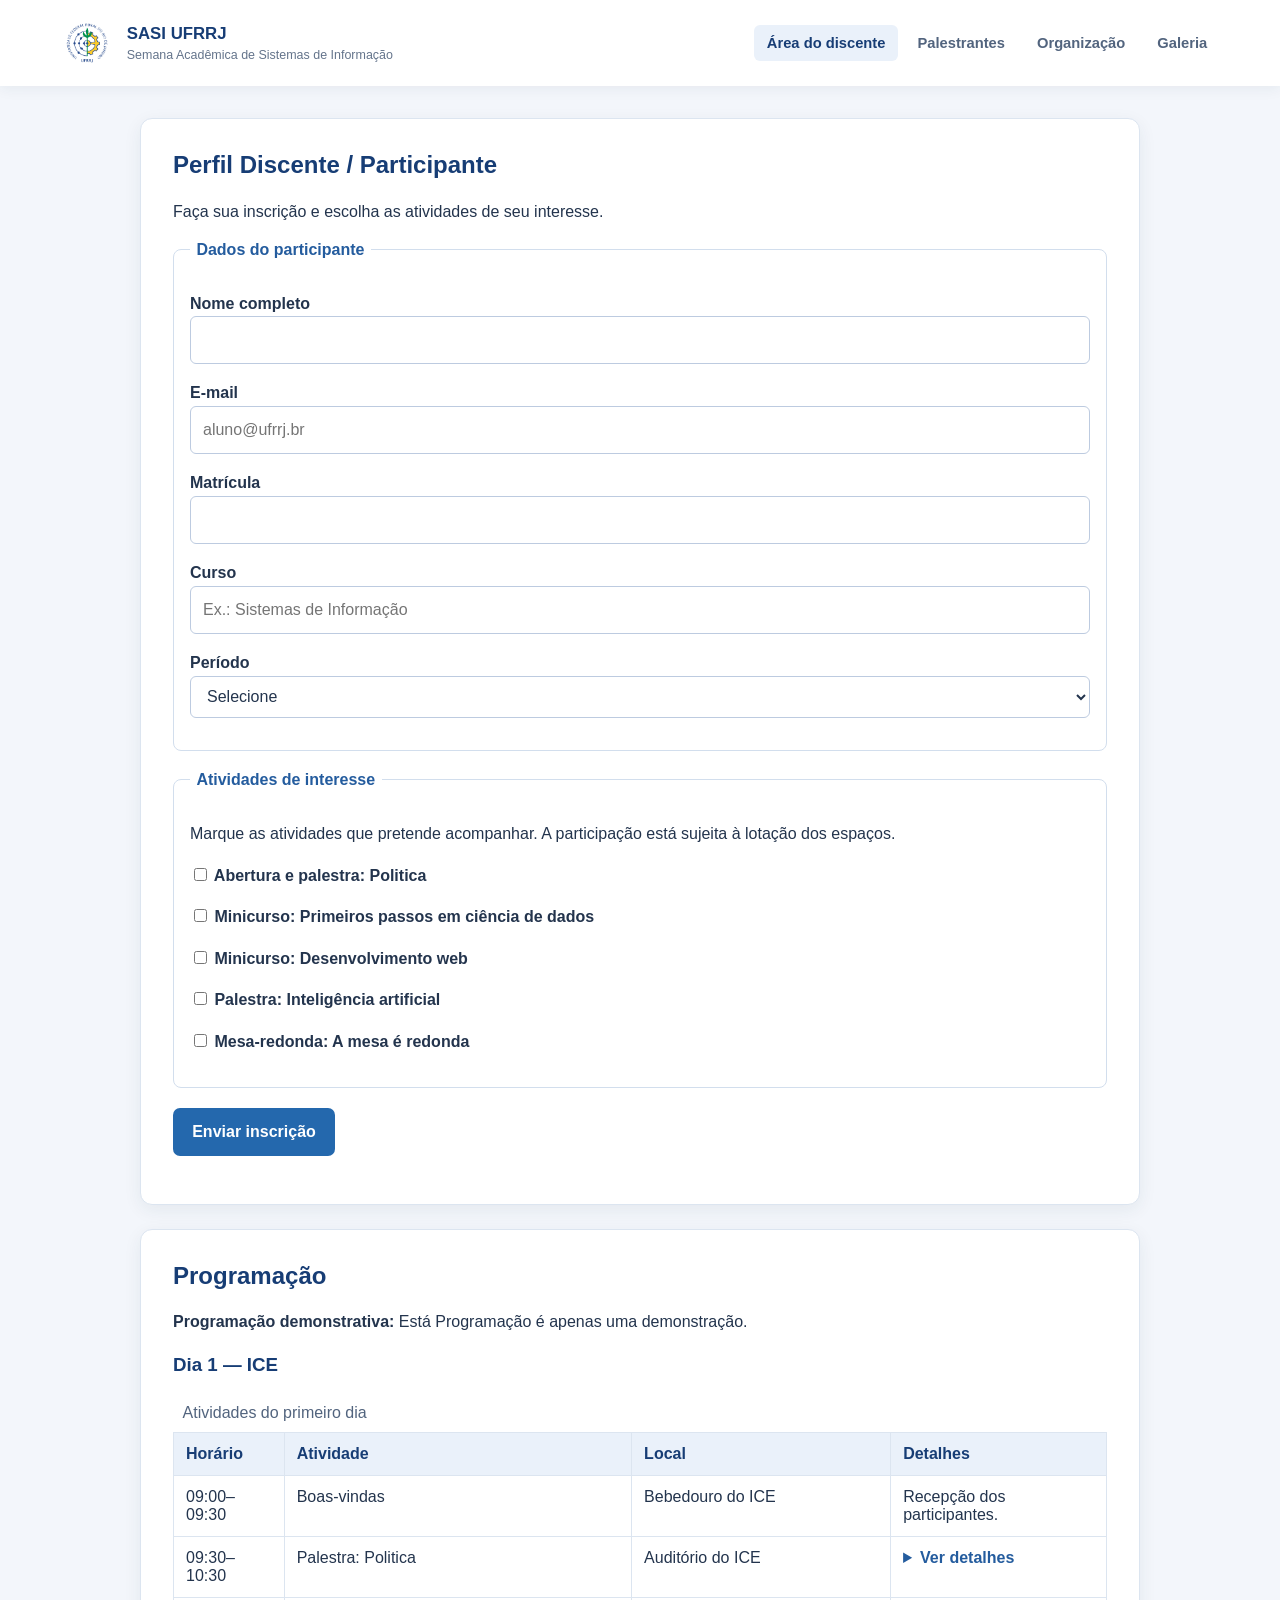
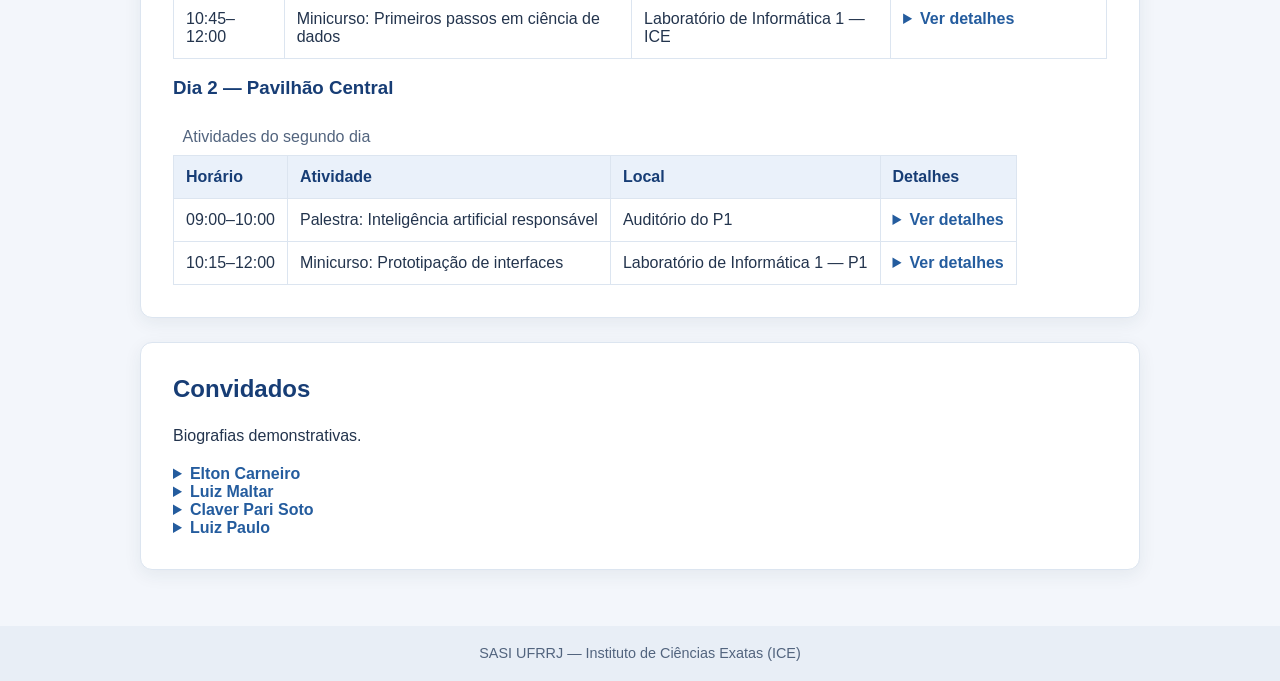
==== html/telaDiscente.html @ b551bd6b "Add files via upload" ====
<!DOCTYPE html>
<html lang="pt-br">
<head>
	<meta charset="UTF-8">
	<meta name="viewport" content="width=device-width, initial-scale=1.0">
	<title>Área do Discente | SASI UFRRJ</title>
	<link rel="stylesheet" href="../css/telaDiscente.css">
</head>
<body>
	<header>
	<a class="brand" href="telaGaleria.html" aria-label="SASI UFRRJ — abrir galeria">
		<img class="logo" src="../imagens/rural_logo.png" alt="">
		<span>
			<strong>SASI UFRRJ</strong>
			<small>Semana Acadêmica de Sistemas de Informação</small>
		</span>
	</a>
		<nav aria-label="Navegação principal">
		<a class="active" href="telaDiscente.html" aria-current="page">Área do discente</a>
		<a href="telaPalestrante.html">Palestrantes</a>
		<a href="telaOrganização.html">Organização</a>
		<a href="telaGaleria.html">Galeria</a>
		</nav>
	</header>

	<main>
		<section id="inscricao">
			<h1>Perfil Discente / Participante</h1>
			<p>Faça sua inscrição e escolha as atividades de seu interesse.</p>

			<form action="#" method="post">
				<fieldset>
					<legend>Dados do participante</legend>

					<p>
						<label for="nome">Nome completo</label><br>
						<input type="text" id="nome" name="nome" autocomplete="name" required>
					</p>
					<p>
						<label for="email">E-mail</label><br>
						<input type="email" id="email" name="email" autocomplete="email" placeholder="aluno@ufrrj.br" required>
					</p>
					<p>
						<label for="matricula">Matrícula</label><br>
						<input type="text" id="matricula" name="matricula" autocomplete="off" required>
					</p>
					<p>
						<label for="curso">Curso</label><br>
						<input type="text" id="curso" name="curso" placeholder="Ex.: Sistemas de Informação" required>
					</p>
					<p>
						<label for="periodo">Período</label><br>
						<select id="periodo" name="periodo" required>
							<option value="">Selecione</option>
							<option>1º período</option>
							<option>2º período</option>
							<option>3º período</option>
							<option>4º período</option>
							<option>5º período</option>
							<option>6º período</option>
							<option>7º período</option>
							<option>8º período</option>
                            <option>9º período</option>
							<option>10º período</option>
							<option>Outro</option>
						</select>
					</p>
				</fieldset>

				<fieldset>
					<legend>Atividades de interesse</legend>
					<p>Marque as atividades que pretende acompanhar. A participação está sujeita à lotação dos espaços.</p>
					<p><label><input type="checkbox" name="atividades" value="abertura"> Abertura e palestra: Politica</label></p>
					<p><label><input type="checkbox" name="atividades" value="dados"> Minicurso: Primeiros passos em ciência de dados</label></p>
					<p><label><input type="checkbox" name="atividades" value="web"> Minicurso: Desenvolvimento web</label></p>
					<p><label><input type="checkbox" name="atividades" value="ia"> Palestra: Inteligência artificial</label></p>
					<p><label><input type="checkbox" name="atividades" value="carreira"> Mesa-redonda: A mesa é redonda</label></p>
				</fieldset>

				<p><button type="submit">Enviar inscrição</button></p>
			</form>
		</section>

		<section id="programacao">
			<h2>Programação</h2>
			<p><strong>Programação demonstrativa:</strong> Está Programação é apenas uma demonstração.</p>

			<h3>Dia 1 — ICE</h3>
			<table>
				<caption>Atividades do primeiro dia</caption>
				<thead>
					<tr>
						<th scope="col">Horário</th>
						<th scope="col">Atividade</th>
						<th scope="col">Local</th>
						<th scope="col">Detalhes</th>
					</tr>
				</thead>
				<tbody>
					<tr>
						<td>09:00–09:30</td>
						<td>Boas-vindas</td>
						<td>Bebedouro do ICE</td>
						<td>Recepção dos participantes.</td>
					</tr>
					<tr>
						<td>09:30–10:30</td>
						<td>Palestra: Politica</td>
						<td>Auditório do ICE</td>
						<td><details><summary>Ver detalhes</summary><p>Uma conversa sobre impactos sociais da politica no Brasil Participação de Luiz Paulo.</p></details></td>
					</tr>
					<tr>
						<td>10:45–12:00</td>
						<td>Minicurso: Primeiros passos em ciência de dados</td>
						<td>Laboratório de Informática 1 — ICE</td>
						<td><details><summary>Ver detalhes</summary><p>Introdução a ciência de dados. Participação de Luiz Maltar.</p></details></td>
					</tr>
				</tbody>
			</table>

			<h3>Dia 2 — Pavilhão Central</h3>
			<table>
				<caption>Atividades do segundo dia</caption>
				<thead>
					<tr>
						<th scope="col">Horário</th>
						<th scope="col">Atividade</th>
						<th scope="col">Local</th>
						<th scope="col">Detalhes</th>
					</tr>
				</thead>
				<tbody>
					<tr>
						<td>09:00–10:00</td>
						<td>Palestra: Inteligência artificial responsável</td>
						<td>Auditório do P1</td>
						<td><details><summary>Ver detalhes</summary><p>Princípios de transparência, privacidade e responsabilidade no desenvolvimento de soluções com inteligência artificial. Participação de Claver Pari Soto.</p></details></td>
					</tr>
					<tr>
						<td>10:15–12:00</td>
						<td>Minicurso: Prototipação de interfaces</td>
						<td>Laboratório de Informática 1 — P1</td>
						<td><details><summary>Ver detalhes</summary><p>Aprenda a criar seu primeiro site. Participação de Elton Carneiro.</p></details></td>
					</tr>
				</tbody>
			</table>
		</section>

		<section id="convidados">
			<h2>Convidados</h2>
			<p>Biografias demonstrativas.</p>
			<details>
				<summary>Elton Carneiro</summary>
				<p>Especialista em Telas.</p>
			</details>
			<details>
				<summary>Luiz Maltar</summary>
				<p>Especialista em Assembly.</p>
			</details>
			<details>
				<summary>Claver Pari Soto</summary>
				<p>Especialista em Inteligência Artificial.</p>
			</details>
			<details>
				<summary>Luiz Paulo</summary>
				<p>Especialista em Web Design.</p>
			</details>
		</section>
	</main>

	<footer>
		<p>SASI UFRRJ — Instituto de Ciências Exatas (ICE)</p>
	</footer>
</body>
</html>
---- css/telaDiscente.css ----
/* Define as cores e a fonte usadas em toda a página. */
:root {
	color: #23344d;
	background: #f3f6fb;
	font-family: Arial, Helvetica, sans-serif;
}

/* Faz os tamanhos incluírem as bordas e o preenchimento. */
* {
	box-sizing: border-box;
}

/* Organiza o conteúdo e deixa o rodapé no final da página. */
body {
	min-height: 100vh;
	margin: 0;
	display: flex;
	flex-direction: column;
}

/* Cabeçalho claro com a marca e a navegação no mesmo alinhamento da galeria. */
header {
	display: flex;
	align-items: center;
	justify-content: space-between;
	gap: 1.5rem;
	padding: 1rem max(1.5rem, calc((100% - 1160px) / 2));
	background: #fff;
	box-shadow: 0 2px 14px rgb(35 52 77 / 7%);
}

/* Agrupa o logotipo e a identificação do evento. */
.brand {
	display: inline-flex;
	align-items: center;
	gap: 0.8rem;
	color: #173d75;
	text-decoration: none;
}

.logo {
	width: 54px;
	height: 54px;
	border-radius: 50%;
	background: #fff;
	object-fit: contain;
}

.brand strong,
.brand small {
	display: block;
}

.brand strong {
	font-size: 1.05rem;
}

.brand small {
	margin-top: 0.25rem;
	color: #64748b;
	font-size: 0.78rem;
}

/* Mantém os links alinhados e permite que quebrem em telas menores. */
nav {
	display: flex;
	align-items: center;
	justify-content: flex-end;
	flex-wrap: wrap;
	gap: 0.4rem;
}

nav a {
	padding: 0.65rem 0.8rem;
	border-radius: 6px;
	color: #52647e;
	font-size: 0.92rem;
	font-weight: 700;
	text-decoration: none;
}

nav a:hover,
nav a:focus-visible {
	background: #edf4fc;
	color: #173d75;
}

nav a.active {
	background: #eaf1fa;
	color: #173d75;
}

/* Centraliza as seções e apresenta cada uma como um cartão. */
main {
	width: min(100% - 2rem, 1000px);
	margin: 2rem auto;
	flex: 1;
}

section {
	margin-bottom: 1.5rem;
	padding: clamp(1rem, 3vw, 2rem);
	border: 1px solid #dce5f0;
	border-radius: 12px;
	background: #fff;
	box-shadow: 0 5px 18px rgb(35 52 77 / 7%);
}

h1,
h2,
h3 {
	color: #173d75;
}

section h1,
section h2 {
	margin-top: 0;
}

p {
	line-height: 1.6;
}

/* Agrupa e organiza os campos do formulário. */
fieldset {
	min-width: 0;
	margin: 0 0 1.25rem;
	padding: 1rem;
	border: 1px solid #d2deed;
	border-radius: 8px;
}

legend {
	padding: 0 0.4rem;
	color: #245c9e;
	font-weight: bold;
}

label {
	font-weight: 600;
}

input:not([type="checkbox"]):not([type="file"]),
select,
textarea {
	width: 100%;
	min-height: 42px;
	padding: 0.65rem 0.75rem;
	border: 1px solid #bdcbe0;
	border-radius: 6px;
	background: #fff;
	color: inherit;
	font: inherit;
}

textarea {
	resize: vertical;
}

input[type="checkbox"] {
	accent-color: #2468ad;
}

input:focus,
select:focus,
textarea:focus {
	border-color: #2875c7;
	outline: 3px solid rgb(40 117 199 / 18%);
}

/* Dá destaque ao botão principal do formulário. */
button {
	min-height: 46px;
	padding: 0.7rem 1.2rem;
	border: 0;
	border-radius: 7px;
	background: #2468ad;
	color: #fff;
	font: inherit;
	font-weight: bold;
	cursor: pointer;
}

button:hover {
	background: #194f89;
}

/* Permite consultar tabelas largas sem quebrar a tela. */
table {
	display: block;
	width: 100%;
	overflow-x: auto;
	border-collapse: collapse;
}

caption {
	padding: 0.6rem;
	color: #52647e;
	text-align: left;
}

th,
td {
	padding: 0.75rem;
	border: 1px solid #dce5f0;
	text-align: left;
	vertical-align: top;
}

th {
	background: #eaf1fa;
	color: #173d75;
}

summary {
	color: #245c9e;
	font-weight: bold;
	cursor: pointer;
}

footer {
	padding: 1rem;
	background: #e8eef6;
	color: #52647e;
	text-align: center;
	font-size: 0.9rem;
}

footer p {
	margin: 0;
}

/* Ajusta margens e botões para celulares. */
@media (max-width: 520px) {
	header {
		align-items: flex-start;
		flex-direction: column;
		gap: 0.8rem;
		padding: 1rem 1.25rem;
	}

	nav {
		justify-content: flex-start;
		margin-left: -0.8rem;
	}

	main {
		width: calc(100% - 1rem);
		margin: 1rem auto;
	}

	fieldset {
		padding: 0.75rem;
	}

	button {
		width: 100%;
	}
}

@media (max-width: 480px) {
	nav {
		gap: 0.1rem;
	}

	nav a {
		padding: 0.55rem;
		font-size: 0.82rem;
	}

	.brand small {
		max-width: 240px;
		font-size: 0.72rem;
	}
}
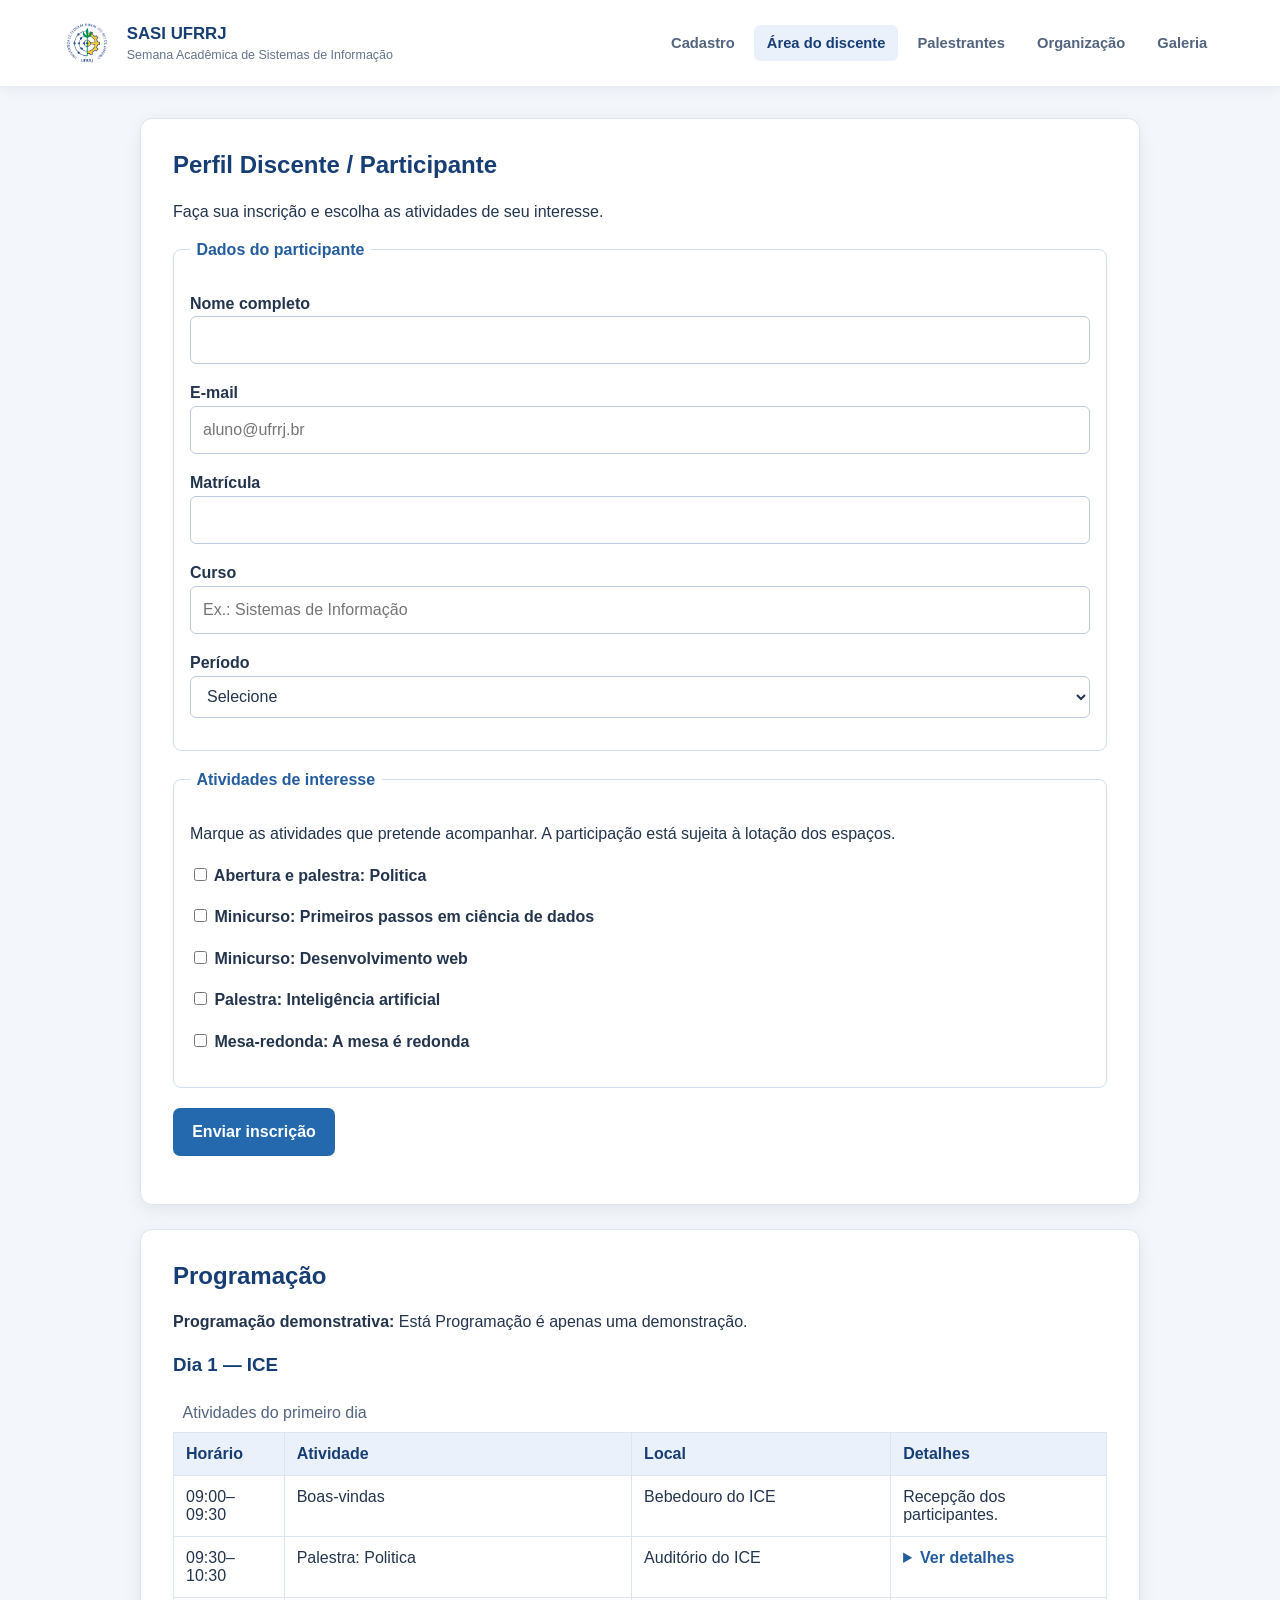
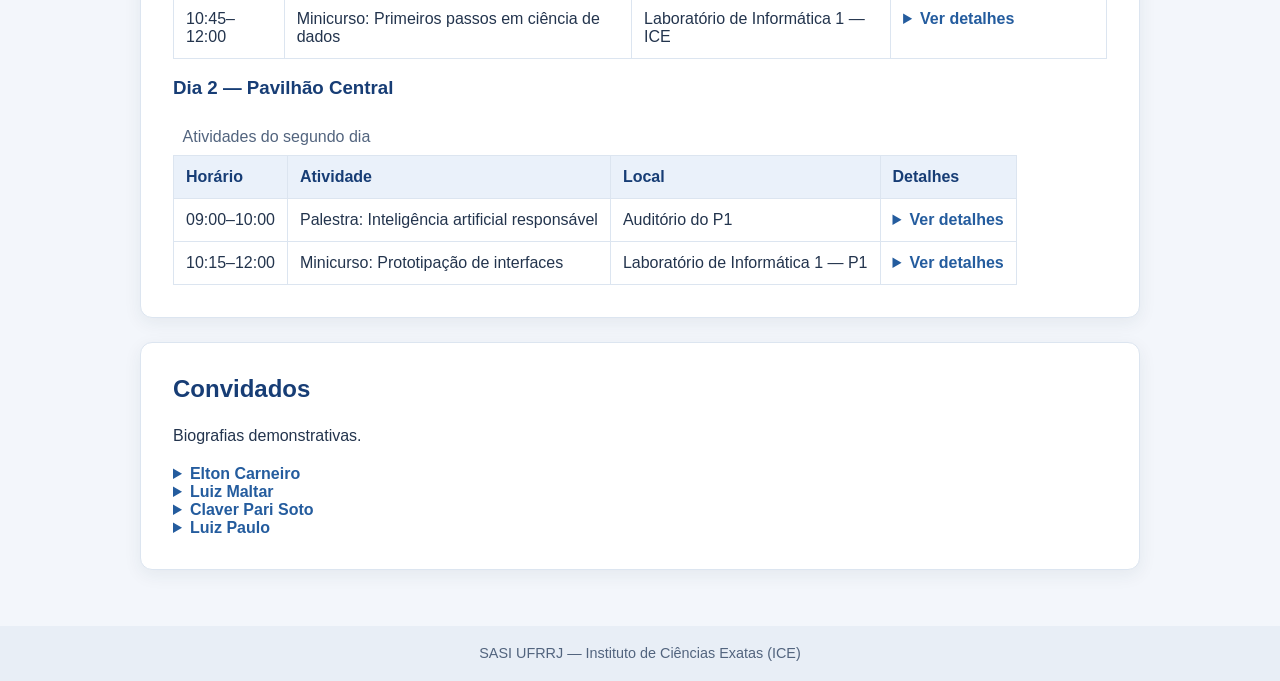
==== commit 51eed11b: "Add files via upload" ====
--- a/html/telaDiscente.html
+++ b/html/telaDiscente.html
@@ -16,6 +16,7 @@
 		</span>
 	</a>
 		<nav aria-label="Navegação principal">
+		<a href="../index.html">Cadastro</a>
 		<a class="active" href="telaDiscente.html" aria-current="page">Área do discente</a>
 		<a href="telaPalestrante.html">Palestrantes</a>
 		<a href="telaOrganização.html">Organização</a>
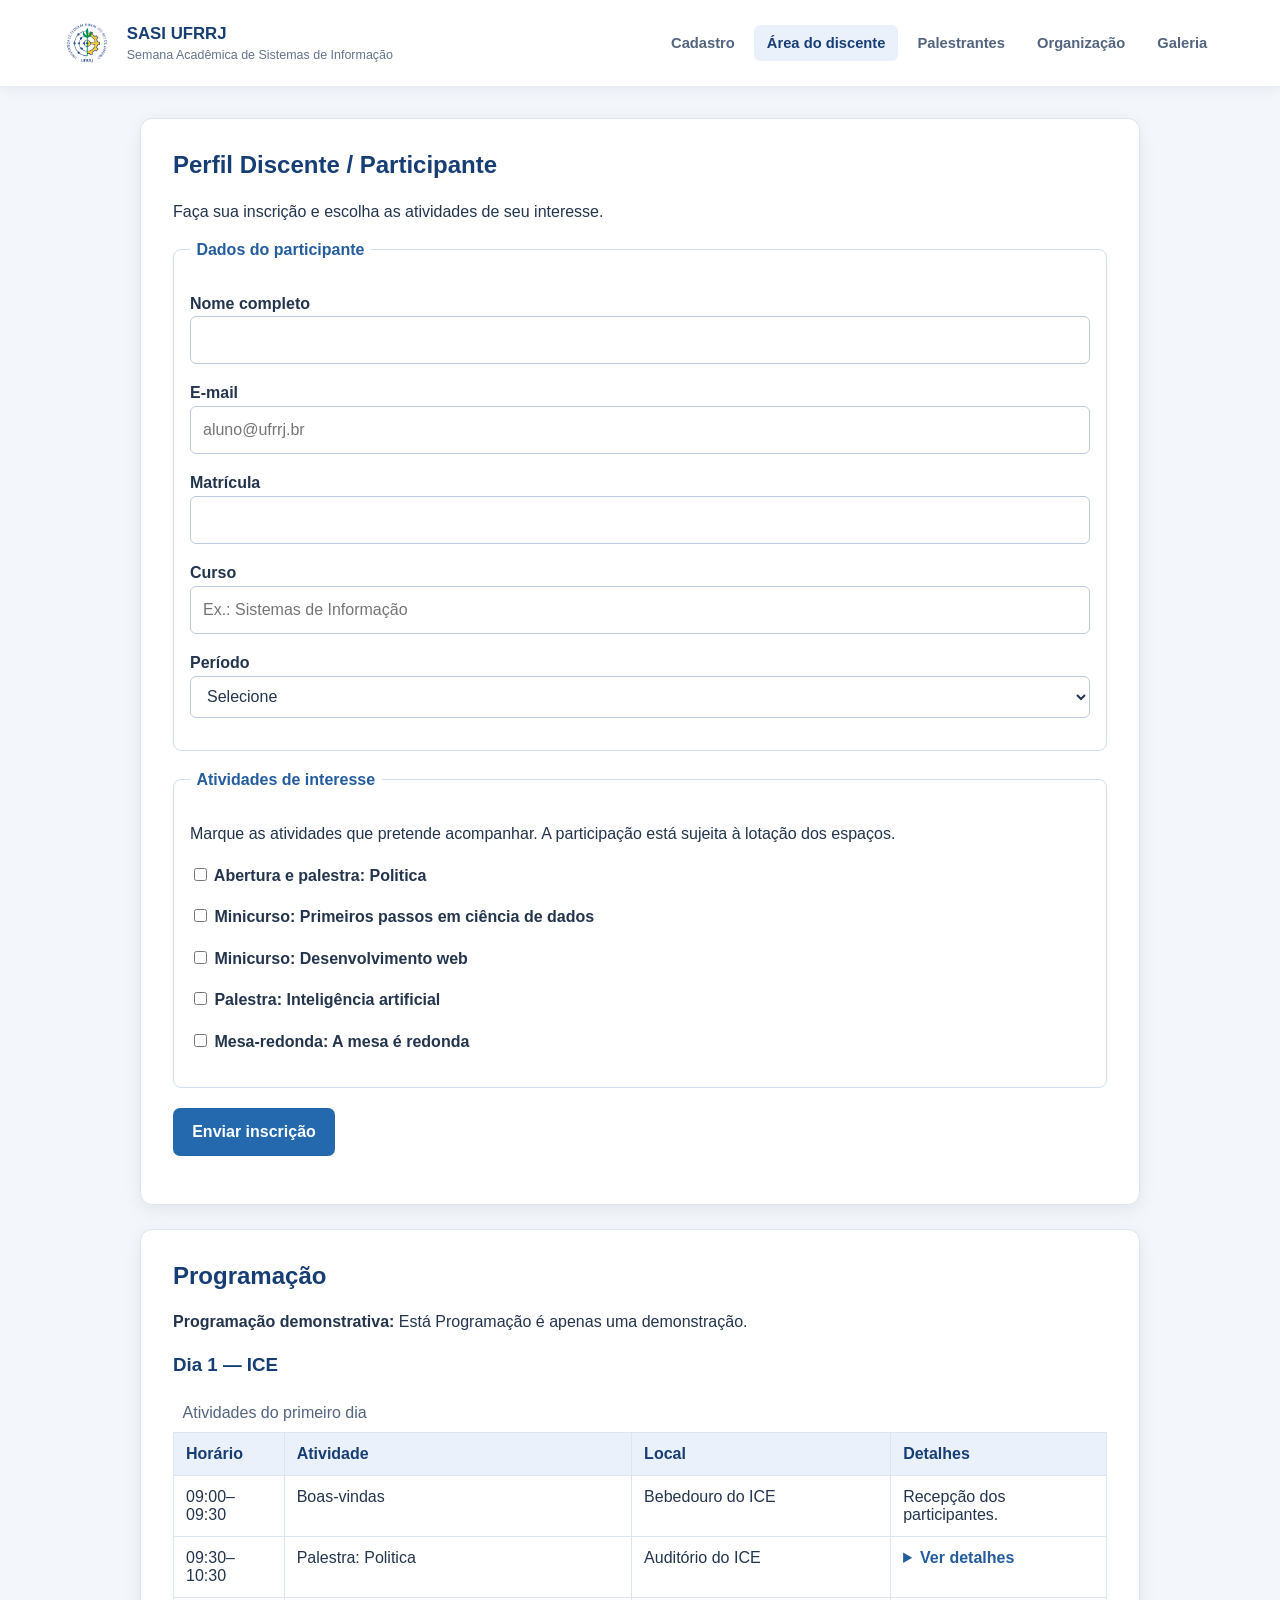
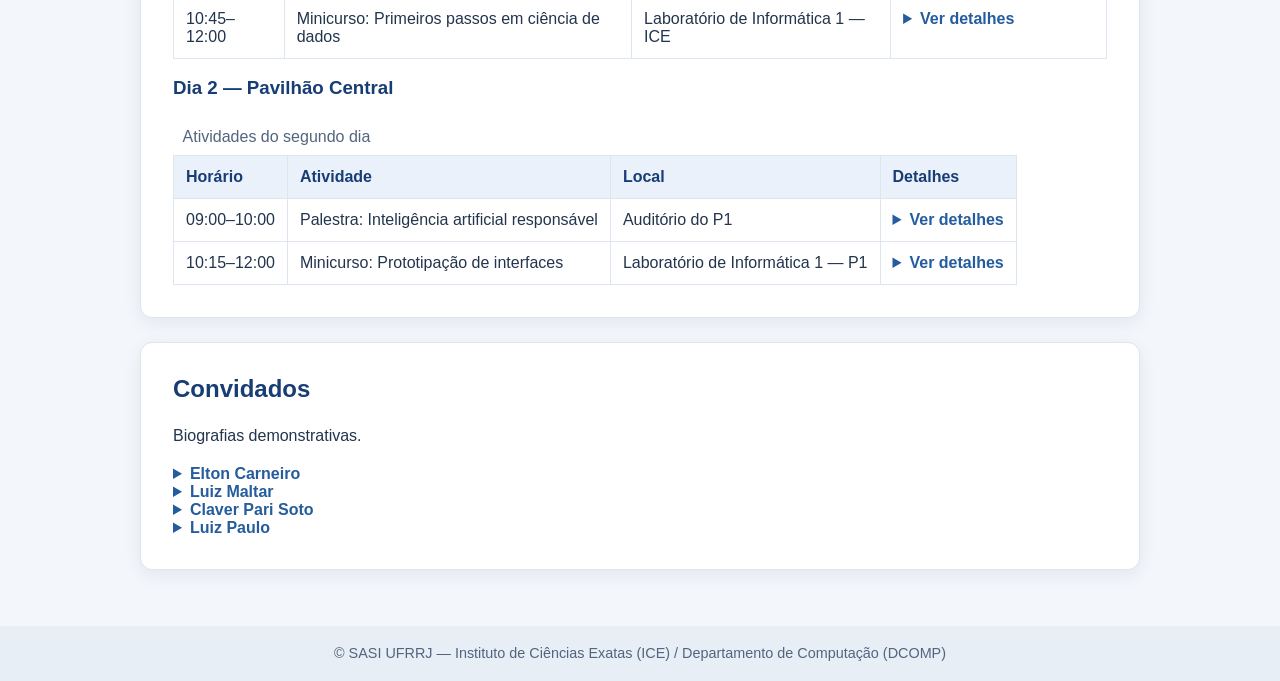
==== commit f4484612: "Add files via upload" ====
--- a/html/telaDiscente.html
+++ b/html/telaDiscente.html
@@ -170,7 +170,7 @@
 	</main>
 
 	<footer>
-		<p>SASI UFRRJ — Instituto de Ciências Exatas (ICE)</p>
+		<p>&copy; SASI UFRRJ — Instituto de Ciências Exatas (ICE) / Departamento de Computação (DCOMP)</p>
 	</footer>
 </body>
 </html>
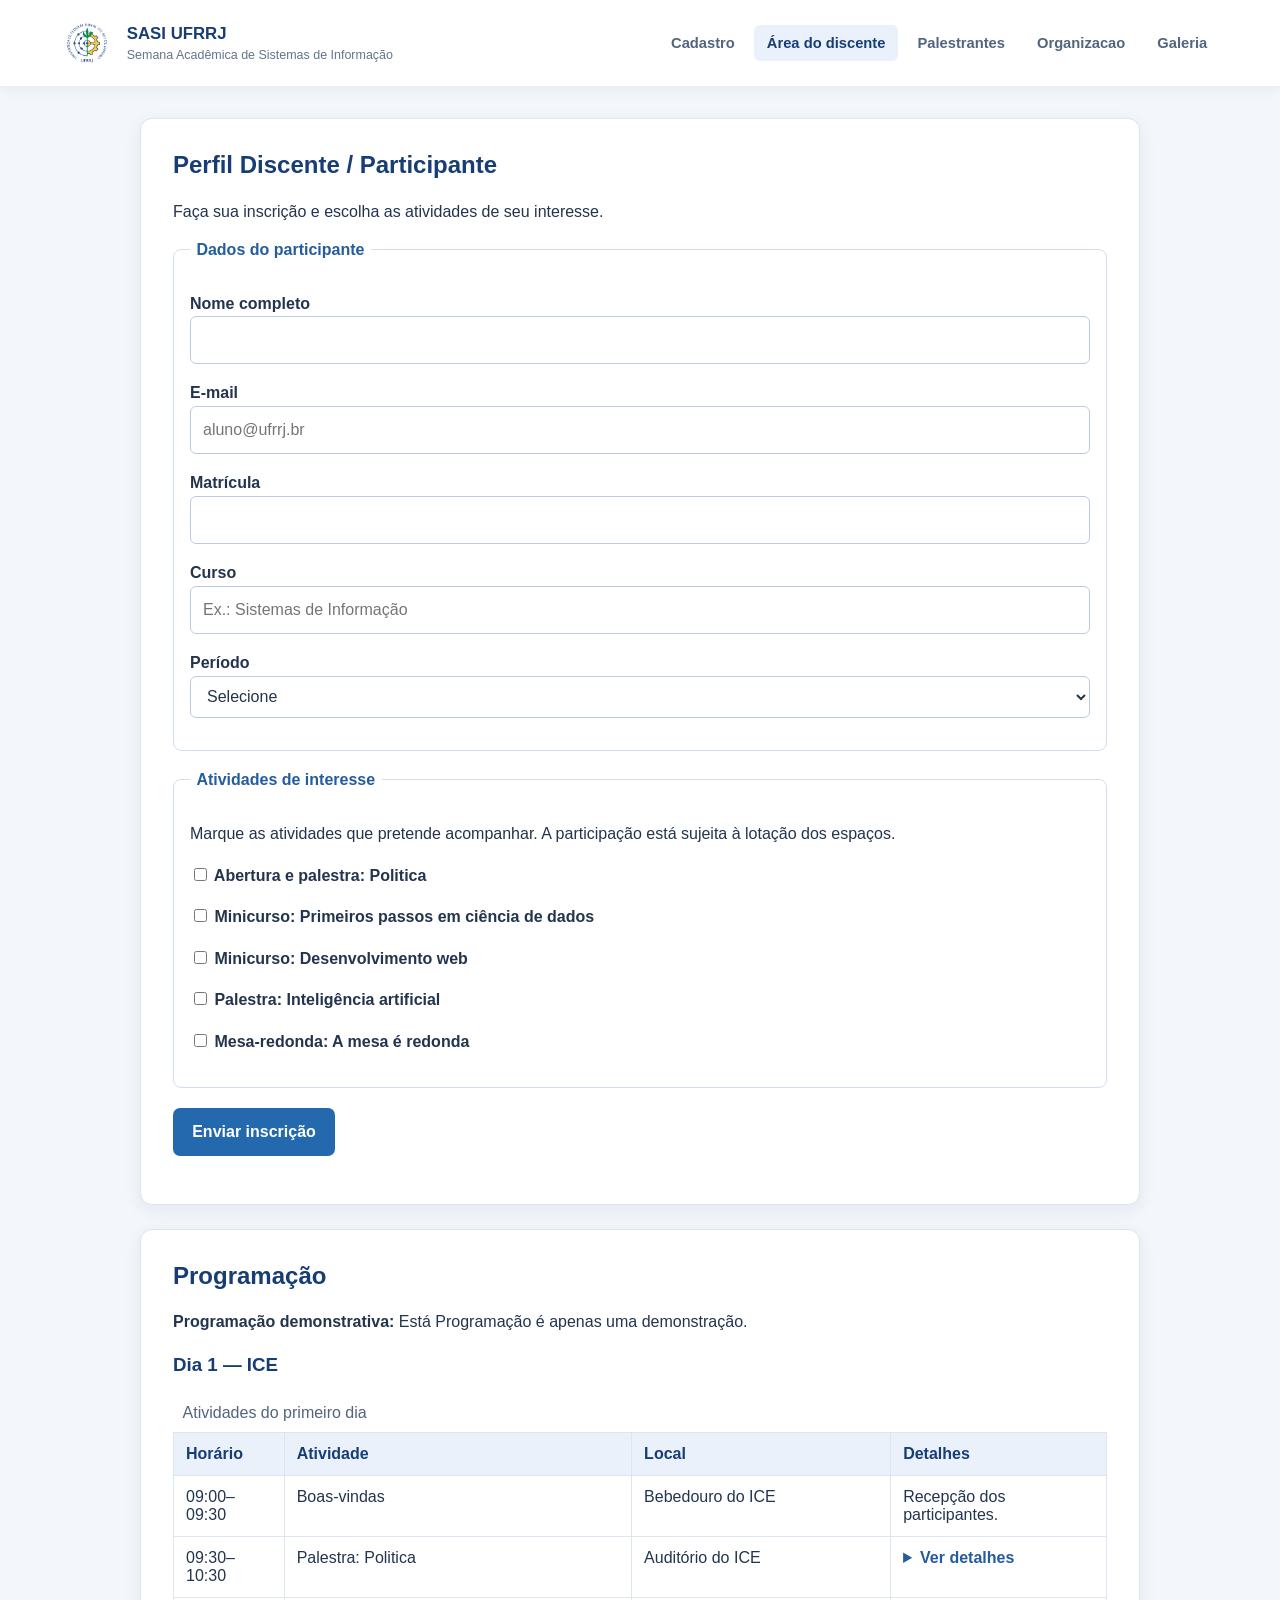
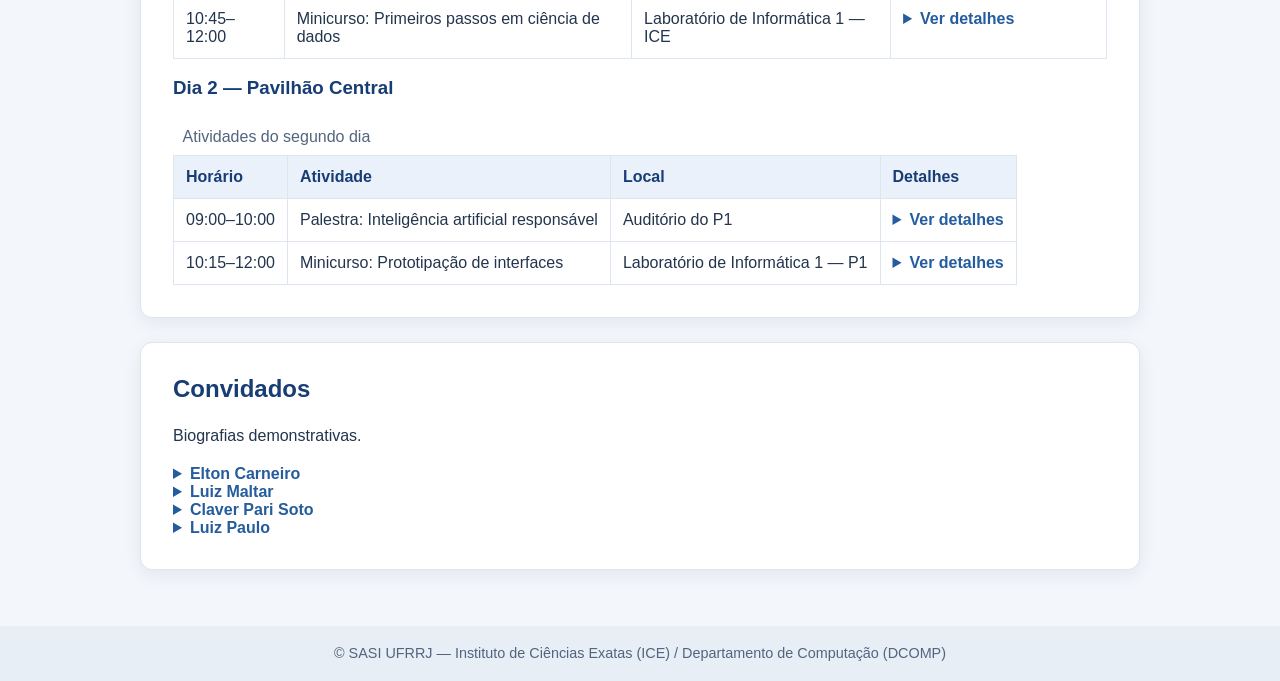
==== commit c19596c6: "Add files via upload" ====
--- a/html/telaDiscente.html
+++ b/html/telaDiscente.html
@@ -4,6 +4,7 @@
 	<meta charset="UTF-8">
 	<meta name="viewport" content="width=device-width, initial-scale=1.0">
 	<title>Área do Discente | SASI UFRRJ</title>
+	<link rel="icon" type="image/png" href="../imagens/rural_logo.png">
 	<link rel="stylesheet" href="../css/telaDiscente.css">
 </head>
 <body>
@@ -19,7 +20,7 @@
 		<a href="../index.html">Cadastro</a>
 		<a class="active" href="telaDiscente.html" aria-current="page">Área do discente</a>
 		<a href="telaPalestrante.html">Palestrantes</a>
-		<a href="telaOrganização.html">Organização</a>
+		<a href="telaOrganizacao.html">Organizacao</a>
 		<a href="telaGaleria.html">Galeria</a>
 		</nav>
 	</header>
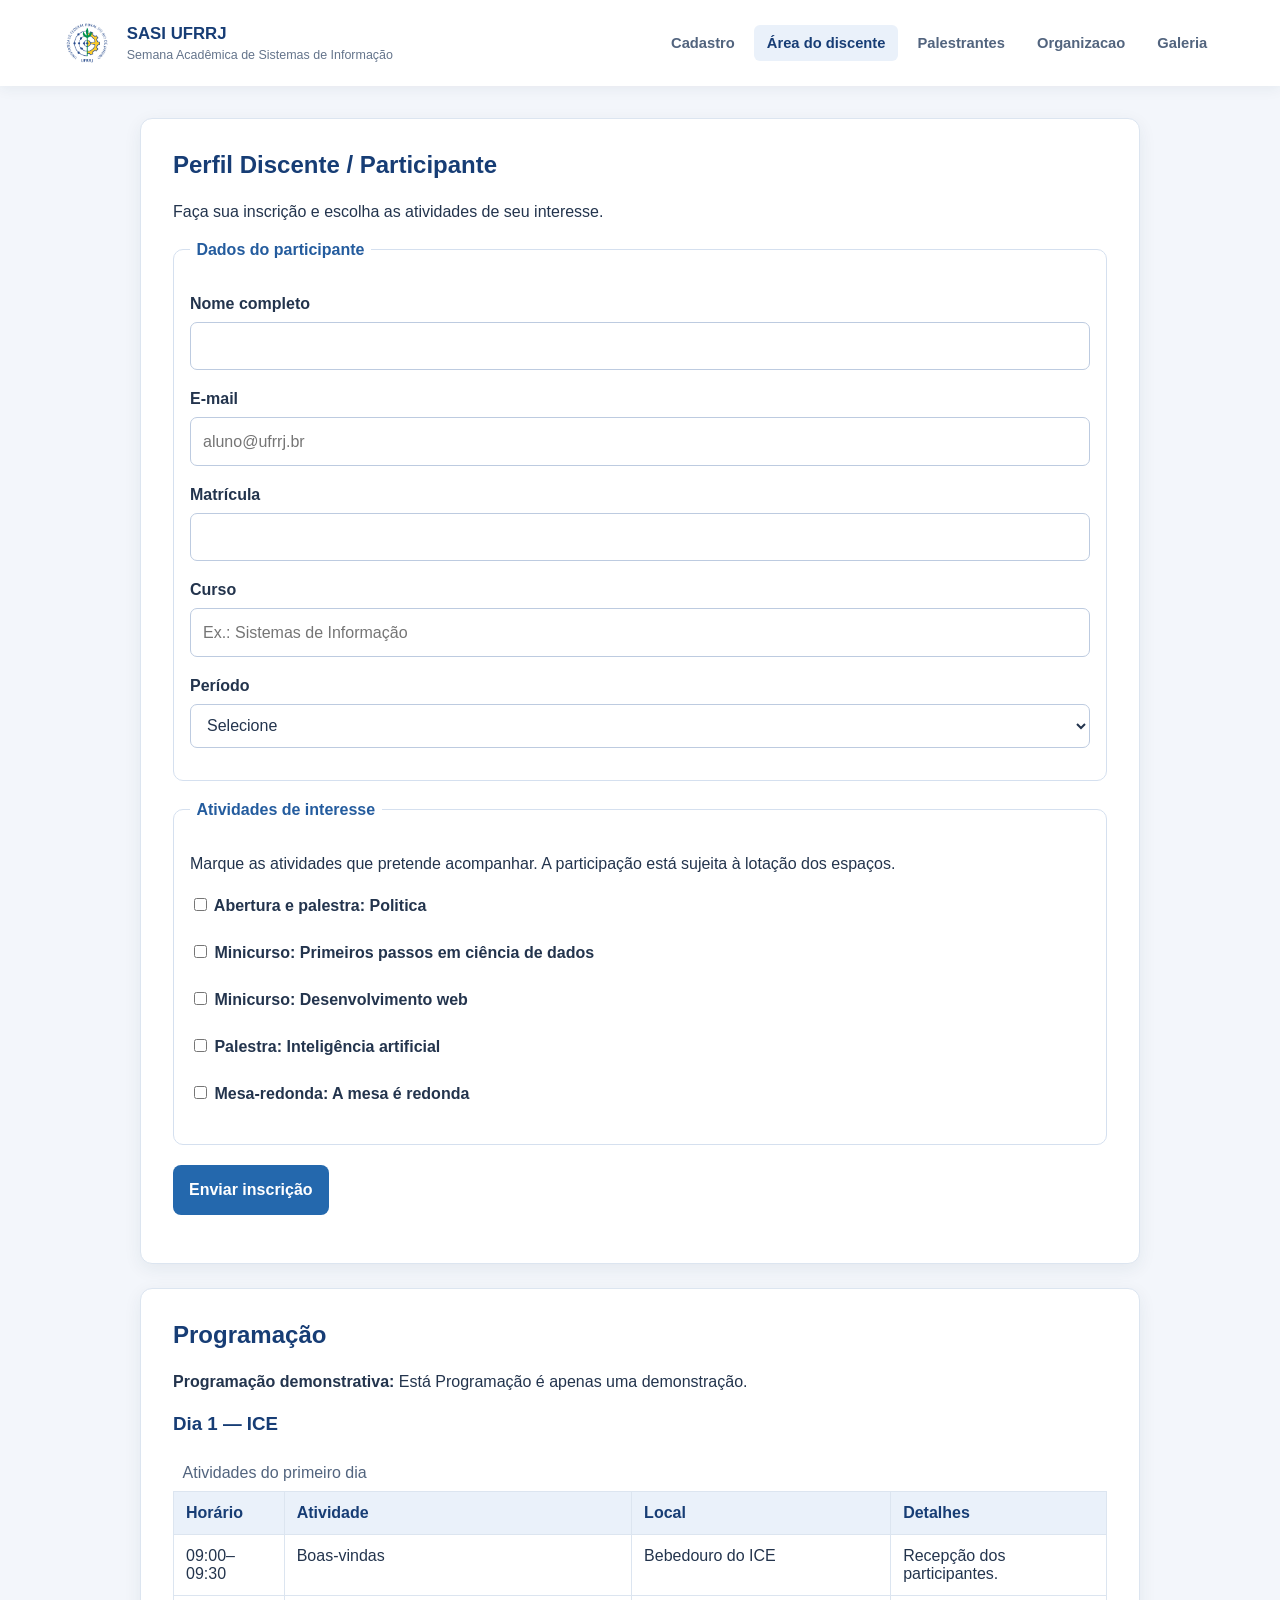
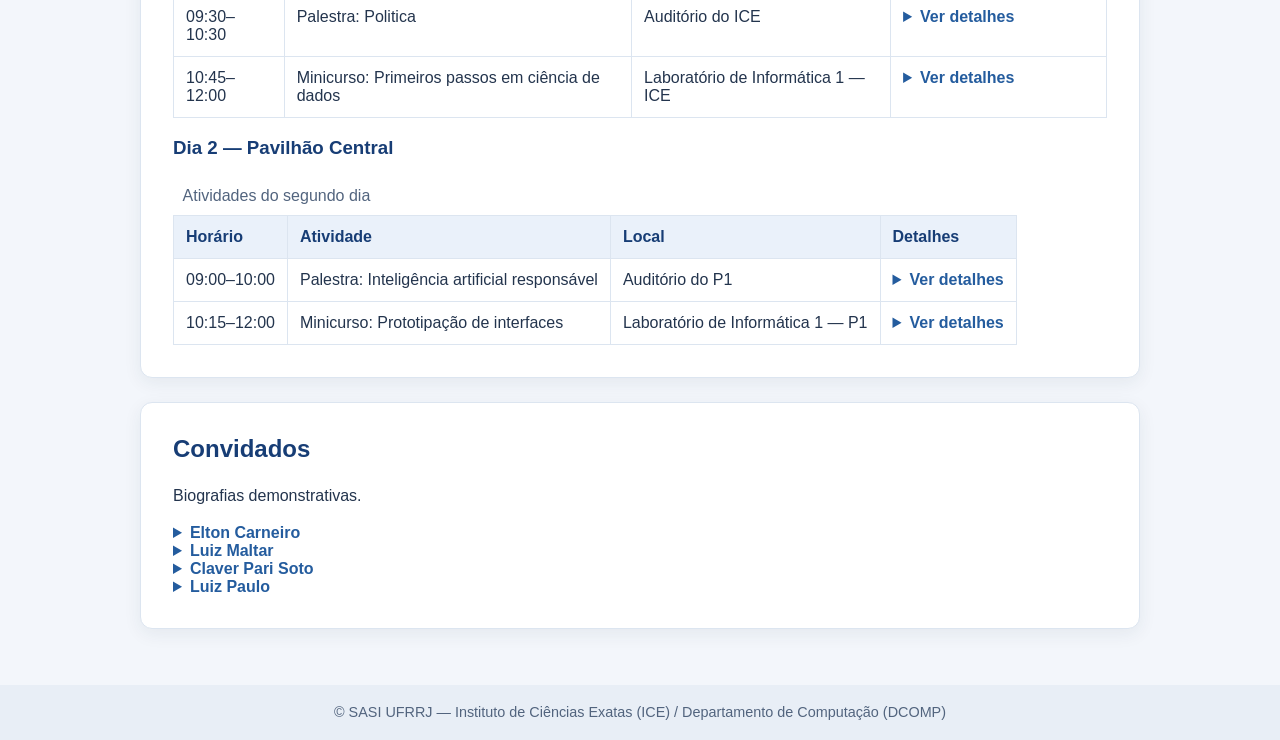
==== commit 7a686870: "Add files via upload" ====
--- a/html/telaDiscente.html
+++ b/html/telaDiscente.html
@@ -1,177 +1,178 @@
 <!DOCTYPE html>
 <html lang="pt-br">
-<head>
-	<meta charset="UTF-8">
-	<meta name="viewport" content="width=device-width, initial-scale=1.0">
-	<title>Área do Discente | SASI UFRRJ</title>
-	<link rel="icon" type="image/png" href="../imagens/rural_logo.png">
-	<link rel="stylesheet" href="../css/telaDiscente.css">
-</head>
-<body>
-	<header>
-	<a class="brand" href="telaGaleria.html" aria-label="SASI UFRRJ — abrir galeria">
-		<img class="logo" src="../imagens/rural_logo.png" alt="">
-		<span>
-			<strong>SASI UFRRJ</strong>
-			<small>Semana Acadêmica de Sistemas de Informação</small>
-		</span>
-	</a>
-		<nav aria-label="Navegação principal">
-		<a href="../index.html">Cadastro</a>
-		<a class="active" href="telaDiscente.html" aria-current="page">Área do discente</a>
-		<a href="telaPalestrante.html">Palestrantes</a>
-		<a href="telaOrganizacao.html">Organizacao</a>
-		<a href="telaGaleria.html">Galeria</a>
-		</nav>
-	</header>
+	<head>
+		<meta charset="UTF-8">
+		<meta name="viewport" content="width=device-width, initial-scale=1.0">
+		<title>Área do Discente | SASI UFRRJ</title>
+		<link rel="icon" type="image/png" href="../imagens/rural_logo.png">
+		<link rel="stylesheet" href="../css/base.css">
+		<link rel="stylesheet" href="../css/telaDiscente.css">
+	</head>
+	<body>
+		<header>
+			<a class="brand" href="telaGaleria.html" aria-label="SASI UFRRJ — abrir galeria">
+				<img class="logo" src="../imagens/rural_logo.png" alt="">
+				<span>
+					<strong>SASI UFRRJ</strong>
+					<small>Semana Acadêmica de Sistemas de Informação</small>
+				</span>
+			</a>
+			<nav aria-label="Navegação principal">
+				<a href="../index.html">Cadastro</a>
+				<a class="active" href="telaDiscente.html" aria-current="page">Área do discente</a>
+				<a href="telaPalestrante.html">Palestrantes</a>
+				<a href="telaOrganizacao.html">Organizacao</a>
+				<a href="telaGaleria.html">Galeria</a>
+			</nav>
+		</header>
 
-	<main>
-		<section id="inscricao">
-			<h1>Perfil Discente / Participante</h1>
-			<p>Faça sua inscrição e escolha as atividades de seu interesse.</p>
+		<main>
+			<section id="inscricao">
+				<h1>Perfil Discente / Participante</h1>
+				<p>Faça sua inscrição e escolha as atividades de seu interesse.</p>
 
-			<form action="#" method="post">
-				<fieldset>
-					<legend>Dados do participante</legend>
+				<form action="#" method="post">
+					<fieldset>
+						<legend>Dados do participante</legend>
 
-					<p>
-						<label for="nome">Nome completo</label><br>
-						<input type="text" id="nome" name="nome" autocomplete="name" required>
-					</p>
-					<p>
-						<label for="email">E-mail</label><br>
-						<input type="email" id="email" name="email" autocomplete="email" placeholder="aluno@ufrrj.br" required>
-					</p>
-					<p>
-						<label for="matricula">Matrícula</label><br>
-						<input type="text" id="matricula" name="matricula" autocomplete="off" required>
-					</p>
-					<p>
-						<label for="curso">Curso</label><br>
-						<input type="text" id="curso" name="curso" placeholder="Ex.: Sistemas de Informação" required>
-					</p>
-					<p>
-						<label for="periodo">Período</label><br>
-						<select id="periodo" name="periodo" required>
-							<option value="">Selecione</option>
-							<option>1º período</option>
-							<option>2º período</option>
-							<option>3º período</option>
-							<option>4º período</option>
-							<option>5º período</option>
-							<option>6º período</option>
-							<option>7º período</option>
-							<option>8º período</option>
-                            <option>9º período</option>
-							<option>10º período</option>
-							<option>Outro</option>
-						</select>
-					</p>
-				</fieldset>
+						<p>
+							<label for="nome">Nome completo</label><br>
+							<input type="text" id="nome" name="nome" autocomplete="name" required>
+						</p>
+						<p>
+							<label for="email">E-mail</label><br>
+							<input type="email" id="email" name="email" autocomplete="email" placeholder="aluno@ufrrj.br" required>
+						</p>
+						<p>
+							<label for="matricula">Matrícula</label><br>
+							<input type="text" id="matricula" name="matricula" autocomplete="off" required>
+						</p>
+						<p>
+							<label for="curso">Curso</label><br>
+							<input type="text" id="curso" name="curso" placeholder="Ex.: Sistemas de Informação" required>
+						</p>
+						<p>
+							<label for="periodo">Período</label><br>
+							<select id="periodo" name="periodo" required>
+								<option value="">Selecione</option>
+								<option>1º período</option>
+								<option>2º período</option>
+								<option>3º período</option>
+								<option>4º período</option>
+								<option>5º período</option>
+								<option>6º período</option>
+								<option>7º período</option>
+								<option>8º período</option>
+								<option>9º período</option>
+								<option>10º período</option>
+								<option>Outro</option>
+							</select>
+						</p>
+					</fieldset>
 
-				<fieldset>
-					<legend>Atividades de interesse</legend>
-					<p>Marque as atividades que pretende acompanhar. A participação está sujeita à lotação dos espaços.</p>
-					<p><label><input type="checkbox" name="atividades" value="abertura"> Abertura e palestra: Politica</label></p>
-					<p><label><input type="checkbox" name="atividades" value="dados"> Minicurso: Primeiros passos em ciência de dados</label></p>
-					<p><label><input type="checkbox" name="atividades" value="web"> Minicurso: Desenvolvimento web</label></p>
-					<p><label><input type="checkbox" name="atividades" value="ia"> Palestra: Inteligência artificial</label></p>
-					<p><label><input type="checkbox" name="atividades" value="carreira"> Mesa-redonda: A mesa é redonda</label></p>
-				</fieldset>
+					<fieldset>
+						<legend>Atividades de interesse</legend>
+						<p>Marque as atividades que pretende acompanhar. A participação está sujeita à lotação dos espaços.</p>
+						<p><label><input type="checkbox" name="atividades" value="abertura"> Abertura e palestra: Politica</label></p>
+						<p><label><input type="checkbox" name="atividades" value="dados"> Minicurso: Primeiros passos em ciência de dados</label></p>
+						<p><label><input type="checkbox" name="atividades" value="web"> Minicurso: Desenvolvimento web</label></p>
+						<p><label><input type="checkbox" name="atividades" value="ia"> Palestra: Inteligência artificial</label></p>
+						<p><label><input type="checkbox" name="atividades" value="carreira"> Mesa-redonda: A mesa é redonda</label></p>
+					</fieldset>
 
-				<p><button type="submit">Enviar inscrição</button></p>
-			</form>
-		</section>
+					<p><button type="submit">Enviar inscrição</button></p>
+				</form>
+			</section>
 
-		<section id="programacao">
-			<h2>Programação</h2>
-			<p><strong>Programação demonstrativa:</strong> Está Programação é apenas uma demonstração.</p>
+			<section id="programacao">
+				<h2>Programação</h2>
+				<p><strong>Programação demonstrativa:</strong> Está Programação é apenas uma demonstração.</p>
 
-			<h3>Dia 1 — ICE</h3>
-			<table>
-				<caption>Atividades do primeiro dia</caption>
-				<thead>
-					<tr>
-						<th scope="col">Horário</th>
-						<th scope="col">Atividade</th>
-						<th scope="col">Local</th>
-						<th scope="col">Detalhes</th>
-					</tr>
-				</thead>
-				<tbody>
-					<tr>
-						<td>09:00–09:30</td>
-						<td>Boas-vindas</td>
-						<td>Bebedouro do ICE</td>
-						<td>Recepção dos participantes.</td>
-					</tr>
-					<tr>
-						<td>09:30–10:30</td>
-						<td>Palestra: Politica</td>
-						<td>Auditório do ICE</td>
-						<td><details><summary>Ver detalhes</summary><p>Uma conversa sobre impactos sociais da politica no Brasil Participação de Luiz Paulo.</p></details></td>
-					</tr>
-					<tr>
-						<td>10:45–12:00</td>
-						<td>Minicurso: Primeiros passos em ciência de dados</td>
-						<td>Laboratório de Informática 1 — ICE</td>
-						<td><details><summary>Ver detalhes</summary><p>Introdução a ciência de dados. Participação de Luiz Maltar.</p></details></td>
-					</tr>
-				</tbody>
-			</table>
+				<h3>Dia 1 — ICE</h3>
+				<table>
+					<caption>Atividades do primeiro dia</caption>
+					<thead>
+						<tr>
+							<th scope="col">Horário</th>
+							<th scope="col">Atividade</th>
+							<th scope="col">Local</th>
+							<th scope="col">Detalhes</th>
+						</tr>
+					</thead>
+					<tbody>
+						<tr>
+							<td>09:00–09:30</td>
+							<td>Boas-vindas</td>
+							<td>Bebedouro do ICE</td>
+							<td>Recepção dos participantes.</td>
+						</tr>
+						<tr>
+							<td>09:30–10:30</td>
+							<td>Palestra: Politica</td>
+							<td>Auditório do ICE</td>
+							<td><details><summary>Ver detalhes</summary><p>Uma conversa sobre impactos sociais da politica no Brasil Participação de Luiz Paulo.</p></details></td>
+						</tr>
+						<tr>
+							<td>10:45–12:00</td>
+							<td>Minicurso: Primeiros passos em ciência de dados</td>
+							<td>Laboratório de Informática 1 — ICE</td>
+							<td><details><summary>Ver detalhes</summary><p>Introdução a ciência de dados. Participação de Luiz Maltar.</p></details></td>
+						</tr>
+					</tbody>
+				</table>
 
-			<h3>Dia 2 — Pavilhão Central</h3>
-			<table>
-				<caption>Atividades do segundo dia</caption>
-				<thead>
-					<tr>
-						<th scope="col">Horário</th>
-						<th scope="col">Atividade</th>
-						<th scope="col">Local</th>
-						<th scope="col">Detalhes</th>
-					</tr>
-				</thead>
-				<tbody>
-					<tr>
-						<td>09:00–10:00</td>
-						<td>Palestra: Inteligência artificial responsável</td>
-						<td>Auditório do P1</td>
-						<td><details><summary>Ver detalhes</summary><p>Princípios de transparência, privacidade e responsabilidade no desenvolvimento de soluções com inteligência artificial. Participação de Claver Pari Soto.</p></details></td>
-					</tr>
-					<tr>
-						<td>10:15–12:00</td>
-						<td>Minicurso: Prototipação de interfaces</td>
-						<td>Laboratório de Informática 1 — P1</td>
-						<td><details><summary>Ver detalhes</summary><p>Aprenda a criar seu primeiro site. Participação de Elton Carneiro.</p></details></td>
-					</tr>
-				</tbody>
-			</table>
-		</section>
+				<h3>Dia 2 — Pavilhão Central</h3>
+				<table>
+					<caption>Atividades do segundo dia</caption>
+					<thead>
+						<tr>
+							<th scope="col">Horário</th>
+							<th scope="col">Atividade</th>
+							<th scope="col">Local</th>
+							<th scope="col">Detalhes</th>
+						</tr>
+					</thead>
+					<tbody>
+						<tr>
+							<td>09:00–10:00</td>
+							<td>Palestra: Inteligência artificial responsável</td>
+							<td>Auditório do P1</td>
+							<td><details><summary>Ver detalhes</summary><p>Princípios de transparência, privacidade e responsabilidade no desenvolvimento de soluções com inteligência artificial. Participação de Claver Pari Soto.</p></details></td>
+						</tr>
+						<tr>
+							<td>10:15–12:00</td>
+							<td>Minicurso: Prototipação de interfaces</td>
+							<td>Laboratório de Informática 1 — P1</td>
+							<td><details><summary>Ver detalhes</summary><p>Aprenda a criar seu primeiro site. Participação de Elton Carneiro.</p></details></td>
+						</tr>
+					</tbody>
+				</table>
+			</section>
 
-		<section id="convidados">
-			<h2>Convidados</h2>
-			<p>Biografias demonstrativas.</p>
-			<details>
-				<summary>Elton Carneiro</summary>
-				<p>Especialista em Telas.</p>
-			</details>
-			<details>
-				<summary>Luiz Maltar</summary>
-				<p>Especialista em Assembly.</p>
-			</details>
-			<details>
-				<summary>Claver Pari Soto</summary>
-				<p>Especialista em Inteligência Artificial.</p>
-			</details>
-			<details>
-				<summary>Luiz Paulo</summary>
-				<p>Especialista em Web Design.</p>
-			</details>
-		</section>
-	</main>
+			<section id="convidados">
+				<h2>Convidados</h2>
+				<p>Biografias demonstrativas.</p>
+				<details>
+					<summary>Elton Carneiro</summary>
+					<p>Especialista em Telas.</p>
+				</details>
+				<details>
+					<summary>Luiz Maltar</summary>
+					<p>Especialista em Assembly.</p>
+				</details>
+				<details>
+					<summary>Claver Pari Soto</summary>
+					<p>Especialista em Inteligência Artificial.</p>
+				</details>
+				<details>
+					<summary>Luiz Paulo</summary>
+					<p>Especialista em Web Design.</p>
+				</details>
+			</section>
+		</main>
 
-	<footer>
-		<p>&copy; SASI UFRRJ — Instituto de Ciências Exatas (ICE) / Departamento de Computação (DCOMP)</p>
-	</footer>
-</body>
+		<footer>
+			<p>&copy; SASI UFRRJ — Instituto de Ciências Exatas (ICE) / Departamento de Computação (DCOMP)</p>
+		</footer>
+	</body>
 </html>
--- a/css/base.css
+++ b/css/base.css
@@ -0,0 +1,177 @@
+:root {
+	color: #23344d;
+	background: #f3f6fb;
+	font-family: Arial, Helvetica, sans-serif;
+}
+
+* {
+	box-sizing: border-box;
+}
+
+body {
+	min-height: 100vh;
+	margin: 0;
+	display: flex;
+	flex-direction: column;
+}
+
+header {
+	display: flex;
+	align-items: center;
+	justify-content: space-between;
+	gap: 1.5rem;
+	padding: 1rem max(1.5rem, calc((100% - 1160px) / 2));
+	background: #fff;
+	color: #23344d;
+	text-align: left;
+	box-shadow: 0 2px 14px rgb(35 52 77 / 7%);
+}
+
+.brand {
+	display: inline-flex;
+	align-items: center;
+	gap: 0.8rem;
+	color: #173d75;
+	text-decoration: none;
+}
+
+.logo {
+	display: block;
+	width: 54px;
+	height: 54px;
+	border-radius: 50%;
+	background: #fff;
+	object-fit: contain;
+}
+
+.brand strong,
+.brand small {
+	display: block;
+}
+
+.brand strong {
+	font-size: 1.05rem;
+}
+
+.brand small {
+	margin-top: 0.25rem;
+	color: #64748b;
+	font-size: 0.78rem;
+}
+
+nav {
+	display: flex;
+	align-items: center;
+	justify-content: flex-end;
+	flex-wrap: wrap;
+	gap: 0.4rem;
+}
+
+nav a {
+	padding: 0.65rem 0.8rem;
+	border-radius: 6px;
+	color: #52647e;
+	font-size: 0.92rem;
+	font-weight: 700;
+	text-decoration: none;
+}
+
+nav a:hover,
+nav a:focus-visible {
+	background: #edf4fc;
+	color: #173d75;
+}
+
+nav a.active {
+	background: #eaf1fa;
+	color: #173d75;
+}
+
+legend {
+	padding: 0 0.4rem;
+	color: #245c9e;
+	font-weight: 700;
+}
+
+fieldset {
+	min-width: 0;
+	border: 1px solid #d5e0ef;
+	border-radius: 10px;
+}
+
+label {
+	display: inline-block;
+	margin-bottom: 0.35rem;
+	font-weight: 600;
+}
+
+input:not([type="checkbox"]):not([type="file"]),
+select,
+textarea {
+	width: 100%;
+	min-height: 44px;
+	padding: 0.65rem 0.75rem;
+	border: 1px solid #bdcbe0;
+	border-radius: 7px;
+	background: #fff;
+	color: inherit;
+	font: inherit;
+}
+
+input[type="file"] {
+	max-width: 100%;
+	font: inherit;
+}
+
+textarea {
+	resize: vertical;
+}
+
+input[type="checkbox"] {
+	accent-color: #2468ad;
+}
+
+input:focus,
+select:focus,
+textarea:focus {
+	border-color: #2875c7;
+	outline: 3px solid rgb(40 117 199 / 18%);
+}
+
+button {
+	min-height: 48px;
+	padding: 0.75rem 1rem;
+	border: 0;
+	border-radius: 8px;
+	background: #2468ad;
+	color: #fff;
+	font: inherit;
+	font-weight: 700;
+	cursor: pointer;
+	transition: background-color 150ms ease, transform 150ms ease;
+}
+
+button:hover {
+	background: #194f89;
+}
+
+button:focus-visible {
+	outline: 3px solid #91b9e8;
+	outline-offset: 3px;
+}
+
+@media (max-width: 480px) {
+	nav {
+		gap: 0.1rem;
+	}
+
+	nav a {
+		padding: 0.55rem;
+		font-size: 0.82rem;
+	}
+
+	.brand small {
+		max-width: 240px;
+		font-size: 0.72rem;
+	}
+}
--- a/css/telaDiscente.css
+++ b/css/telaDiscente.css
@@ -1,96 +1,5 @@
-/* Define as cores e a fonte usadas em toda a página. */
-:root {
-	color: #23344d;
-	background: #f3f6fb;
-	font-family: Arial, Helvetica, sans-serif;
-}
 
-/* Faz os tamanhos incluírem as bordas e o preenchimento. */
-* {
-	box-sizing: border-box;
-}
-
-/* Organiza o conteúdo e deixa o rodapé no final da página. */
-body {
-	min-height: 100vh;
-	margin: 0;
-	display: flex;
-	flex-direction: column;
-}
-
-/* Cabeçalho claro com a marca e a navegação no mesmo alinhamento da galeria. */
-header {
-	display: flex;
-	align-items: center;
-	justify-content: space-between;
-	gap: 1.5rem;
-	padding: 1rem max(1.5rem, calc((100% - 1160px) / 2));
-	background: #fff;
-	box-shadow: 0 2px 14px rgb(35 52 77 / 7%);
-}
-
-/* Agrupa o logotipo e a identificação do evento. */
-.brand {
-	display: inline-flex;
-	align-items: center;
-	gap: 0.8rem;
-	color: #173d75;
-	text-decoration: none;
-}
-
-.logo {
-	width: 54px;
-	height: 54px;
-	border-radius: 50%;
-	background: #fff;
-	object-fit: contain;
-}
-
-.brand strong,
-.brand small {
-	display: block;
-}
-
-.brand strong {
-	font-size: 1.05rem;
-}
-
-.brand small {
-	margin-top: 0.25rem;
-	color: #64748b;
-	font-size: 0.78rem;
-}
-
-/* Mantém os links alinhados e permite que quebrem em telas menores. */
-nav {
-	display: flex;
-	align-items: center;
-	justify-content: flex-end;
-	flex-wrap: wrap;
-	gap: 0.4rem;
-}
-
-nav a {
-	padding: 0.65rem 0.8rem;
-	border-radius: 6px;
-	color: #52647e;
-	font-size: 0.92rem;
-	font-weight: 700;
-	text-decoration: none;
-}
-
-nav a:hover,
-nav a:focus-visible {
-	background: #edf4fc;
-	color: #173d75;
-}
-
-nav a.active {
-	background: #eaf1fa;
-	color: #173d75;
-}
-
-/* Centraliza as seções e apresenta cada uma como um cartão. */
+/* Conteúdo principal e componentes da tela. */
 main {
 	width: min(100% - 2rem, 1000px);
 	margin: 2rem auto;
@@ -121,71 +30,11 @@
 	line-height: 1.6;
 }
 
-/* Agrupa e organiza os campos do formulário. */
 fieldset {
-	min-width: 0;
 	margin: 0 0 1.25rem;
 	padding: 1rem;
-	border: 1px solid #d2deed;
-	border-radius: 8px;
 }
 
-legend {
-	padding: 0 0.4rem;
-	color: #245c9e;
-	font-weight: bold;
-}
-
-label {
-	font-weight: 600;
-}
-
-input:not([type="checkbox"]):not([type="file"]),
-select,
-textarea {
-	width: 100%;
-	min-height: 42px;
-	padding: 0.65rem 0.75rem;
-	border: 1px solid #bdcbe0;
-	border-radius: 6px;
-	background: #fff;
-	color: inherit;
-	font: inherit;
-}
-
-textarea {
-	resize: vertical;
-}
-
-input[type="checkbox"] {
-	accent-color: #2468ad;
-}
-
-input:focus,
-select:focus,
-textarea:focus {
-	border-color: #2875c7;
-	outline: 3px solid rgb(40 117 199 / 18%);
-}
-
-/* Dá destaque ao botão principal do formulário. */
-button {
-	min-height: 46px;
-	padding: 0.7rem 1.2rem;
-	border: 0;
-	border-radius: 7px;
-	background: #2468ad;
-	color: #fff;
-	font: inherit;
-	font-weight: bold;
-	cursor: pointer;
-}
-
-button:hover {
-	background: #194f89;
-}
-
-/* Permite consultar tabelas largas sem quebrar a tela. */
 table {
 	display: block;
 	width: 100%;
@@ -230,7 +79,7 @@
 	margin: 0;
 }
 
-/* Ajusta margens e botões para celulares. */
+/* Ajustes responsivos. */
 @media (max-width: 520px) {
 	header {
 		align-items: flex-start;
@@ -258,18 +107,3 @@
 	}
 }
 
-@media (max-width: 480px) {
-	nav {
-		gap: 0.1rem;
-	}
-
-	nav a {
-		padding: 0.55rem;
-		font-size: 0.82rem;
-	}
-
-	.brand small {
-		max-width: 240px;
-		font-size: 0.72rem;
-	}
-}
